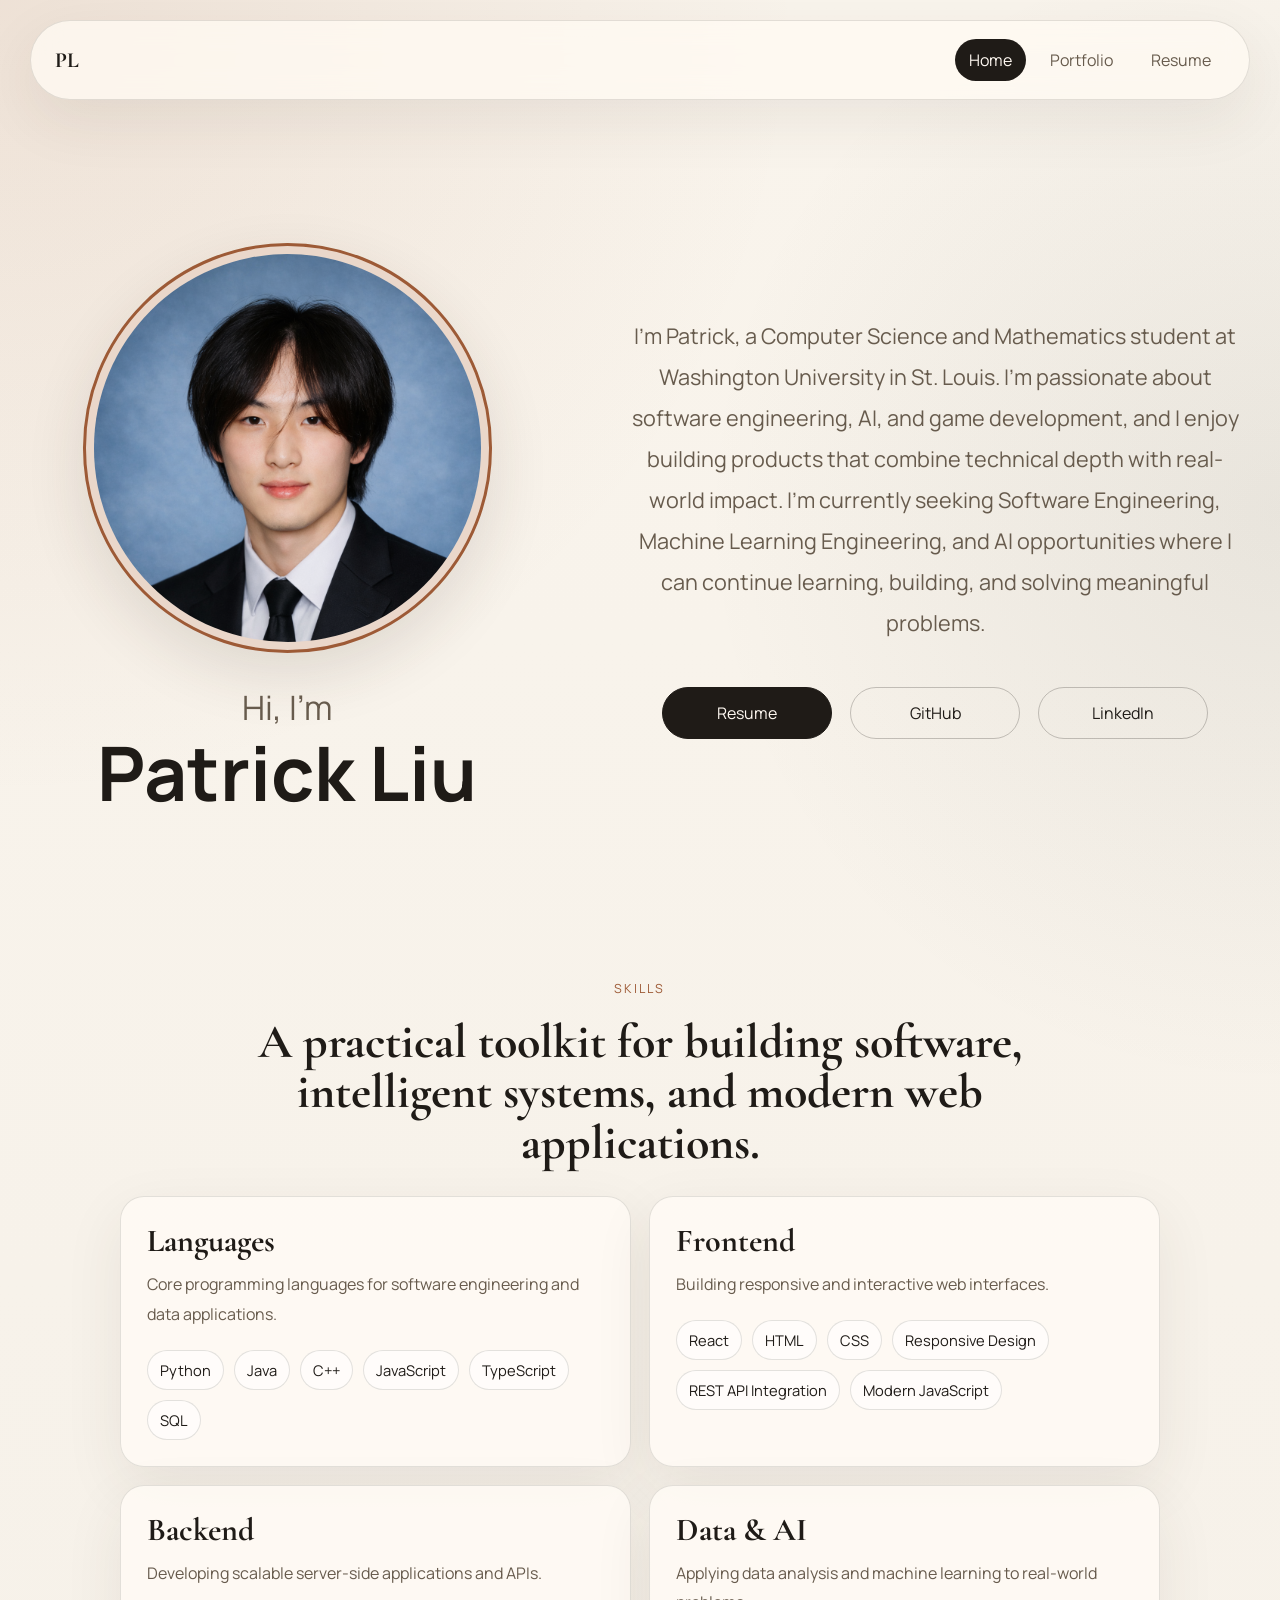
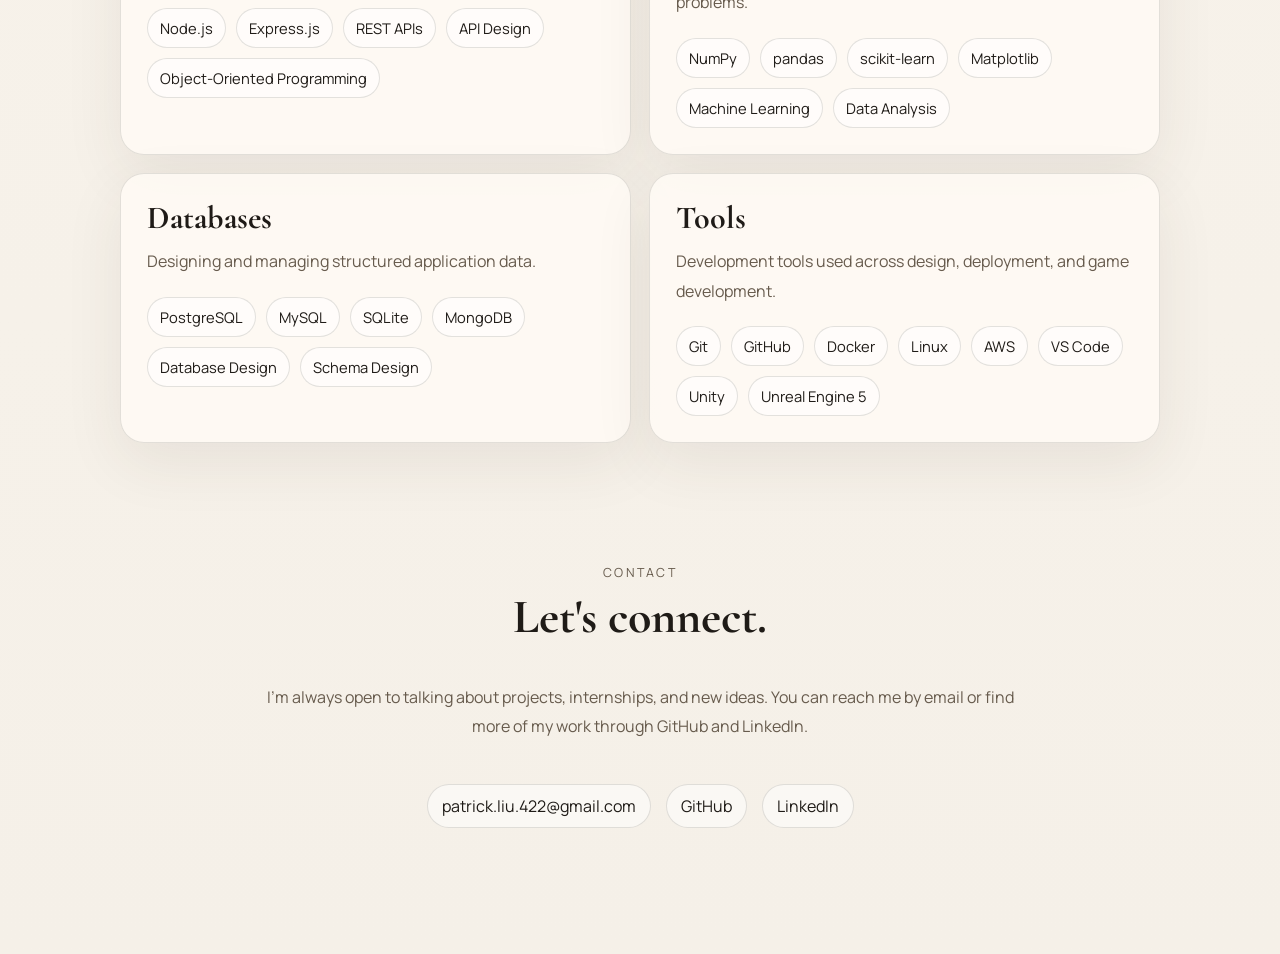
==== index.html @ b4b53a34 "Initial commit" ====
<!doctype html>
<html lang="en">
  <head>
    <meta charset="UTF-8" />
    <meta name="viewport" content="width=device-width, initial-scale=1.0" />
    <title>Patrick | Home</title>
    <meta
      name="description"
      content="Patrick's personal website."
    />
    <link rel="preconnect" href="https://fonts.googleapis.com" />
    <link rel="preconnect" href="https://fonts.gstatic.com" crossorigin />
    <link
      href="https://fonts.googleapis.com/css2?family=Cormorant+Garamond:wght@500;600;700&family=Manrope:wght@400;500;600;700&display=swap"
      rel="stylesheet"
    />
    <link rel="stylesheet" href="./styles.css" />
  </head>
  <body data-page="home">
    <div class="site-frame">
      <header class="site-header">
        <a class="wordmark" href="./index.html">PL</a>
        <nav class="site-nav" aria-label="Primary">
          <a href="./index.html">Home</a>
          <a href="./portfolio.html">Portfolio</a>
          <a href="./resume.html">Resume</a>
        </nav>
      </header>

      <main class="home-page">
        <section class="home-intro reveal" aria-label="Introduction">
          <div class="intro-identity">
            <div class="portrait-ring">
              <img
                class="portrait-photo"
                src="./linkedinPhoto.png"
                alt="Portrait of Patrick Liu"
              />
            </div>
            <p class="intro-greeting">Hi, I'm</p>
            <h1>Patrick Liu</h1>
          </div>

          <div class="intro-copy">
            <p>
              I'm Patrick, a Computer Science and Mathematics student at Washington 
              University in St. Louis. I'm passionate about software engineering, AI, 
              and game development, and I enjoy building products that combine 
              technical depth with real-world impact. I'm currently seeking Software 
              Engineering, Machine Learning Engineering, and AI opportunities where 
              I can continue learning, building, and solving meaningful problems.
            </p>

            <div class="intro-links" aria-label="Primary links">
              <a class="button button-dark" href="./resume.html">Resume</a>
              <a class="button" href="https://github.com/cmnsb" target="_blank" rel="noreferrer">GitHub</a>
              <a class="button" href="https://www.linkedin.com/in/patrick-liu-2914712ba" target="_blank" rel="noreferrer">LinkedIn</a>
            </div>
          </div>
        </section>

        <section class="home-section skills-section reveal" aria-labelledby="skills-title">
          <div class="home-section-head">
            <p class="kicker">Skills</p>
            <h2 id="skills-title">A practical toolkit for building software, intelligent systems, and modern web applications.</h2>
          </div>

          <div class="skills-grid">
            <article class="skill-group">
              <h3>Languages</h3>
              <p>Core programming languages for software engineering and data applications.</p>
              <div class="skill-list">
                <span>Python</span>
                <span>Java</span>
                <span>C++</span>
                <span>JavaScript</span>
                <span>TypeScript</span>
                <span>SQL</span>
              </div>
            </article>

            <article class="skill-group">
              <h3>Frontend</h3>
              <p>Building responsive and interactive web interfaces.</p>
              <div class="skill-list">
                <span>React</span>
                <span>HTML</span>
                <span>CSS</span>
                <span>Responsive Design</span>
                <span>REST API Integration</span>
                <span>Modern JavaScript</span>
              </div>
            </article>

            <article class="skill-group">
              <h3>Backend</h3>
              <p>Developing scalable server-side applications and APIs.</p>
              <div class="skill-list">
                <span>Node.js</span>
                <span>Express.js</span>
                <span>REST APIs</span>
                <span>API Design</span>
                <span>Object-Oriented Programming</span>
              </div>
            </article>

            <article class="skill-group">
              <h3>Data & AI</h3>
              <p>Applying data analysis and machine learning to real-world problems.</p>
              <div class="skill-list">
                <span>NumPy</span>
                <span>pandas</span>
                <span>scikit-learn</span>
                <span>Matplotlib</span>
                <span>Machine Learning</span>
                <span>Data Analysis</span>
              </div>
            </article>

            <article class="skill-group">
              <h3>Databases</h3>
              <p>Designing and managing structured application data.</p>
              <div class="skill-list">
                <span>PostgreSQL</span>
                <span>MySQL</span>
                <span>SQLite</span>
                <span>MongoDB</span>
                <span>Database Design</span>
                <span>Schema Design</span>
              </div>
            </article>

            <article class="skill-group">
              <h3>Tools</h3>
              <p>Development tools used across design, deployment, and game development.</p>
              <div class="skill-list">
                <span>Git</span>
                <span>GitHub</span>
                <span>Docker</span>
                <span>Linux</span>
                <span>AWS</span>
                <span>VS Code</span>
                <span>Unity</span>
                <span>Unreal Engine 5</span>
              </div>
            </article>
          </div>
        </section>

        <section class="home-section contact-home reveal" aria-labelledby="contact-title">
          <div class="home-section-head">
            <p class="kicker">Contact</p>
            <h2 id="contact-title">Let's connect.</h2>
          </div>
          <p>
            I'm always open to talking about projects, internships, and new
            ideas. You can reach me by email or find more of my work through
            GitHub and LinkedIn.
          </p>
          <div class="contact-links">
            <a href="mailto:patrick.liu.422@gmail.com">patrick.liu.422@gmail.com</a>
            <a href="https://github.com/cmnsb" target="_blank" rel="noreferrer">GitHub</a>
            <a href="https://www.linkedin.com/in/patrick-liu-2914712ba" target="_blank" rel="noreferrer">LinkedIn</a>
          </div>
        </section>
      </main>
    </div>

    <script src="./main.js"></script>
  </body>
</html>
---- styles.css ----
:root {
  --bg: #f5f0e8;
  --paper: rgba(255, 251, 245, 0.86);
  --paper-strong: #fffaf4;
  --ink: #1f1b17;
  --muted: #675b4d;
  --line: rgba(31, 27, 23, 0.12);
  --line-strong: rgba(31, 27, 23, 0.24);
  --accent: #9d5a36;
  --accent-soft: #ead7ca;
  --olive: #30372f;
  --shadow: 0 20px 60px rgba(60, 45, 33, 0.08);
  --radius-xl: 34px;
  --radius-lg: 24px;
  --radius-md: 18px;
  --content-width: 1220px;
}

* {
  box-sizing: border-box;
}

html {
  scroll-behavior: smooth;
}

body {
  margin: 0;
  min-height: 100vh;
  font-family: "Manrope", sans-serif;
  color: var(--ink);
  background:
    radial-gradient(circle at top left, rgba(157, 90, 54, 0.12), transparent 28%),
    radial-gradient(circle at right 20%, rgba(48, 55, 47, 0.08), transparent 24%),
    linear-gradient(180deg, #f9f4ec 0%, var(--bg) 100%);
}

a {
  color: inherit;
  text-decoration: none;
}

img {
  max-width: 100%;
  display: block;
}

.site-frame {
  width: min(var(--content-width), calc(100% - 32px));
  margin: 20px auto 36px;
}

.site-header {
  display: flex;
  justify-content: space-between;
  align-items: center;
  gap: 20px;
  padding: 18px 24px;
  border: 1px solid var(--line);
  border-radius: 999px;
  background: rgba(255, 250, 243, 0.78);
  box-shadow: var(--shadow);
  backdrop-filter: blur(14px);
  position: sticky;
  top: 12px;
  z-index: 10;
}

.wordmark,
h1,
h2,
h3,
.resume-role,
.metric-value {
  font-family: "Cormorant Garamond", serif;
}

.wordmark {
  font-size: 1.35rem;
  font-weight: 700;
  letter-spacing: 0.02em;
}

.site-nav {
  display: flex;
  flex-wrap: wrap;
  gap: 10px;
}

.site-nav a {
  padding: 10px 14px;
  border-radius: 999px;
  color: var(--muted);
  transition: background 180ms ease, color 180ms ease;
}

body[data-page="home"] .site-nav a[href="./index.html"],
body[data-page="portfolio"] .site-nav a[href="./portfolio.html"],
body[data-page="resume"] .site-nav a[href="./resume.html"] {
  background: var(--ink);
  color: #fff9f2;
}

.page-grid {
  display: grid;
  gap: 20px;
  margin-top: 18px;
}

.home-grid {
  grid-template-columns: 1.45fr 0.85fr;
  align-items: start;
}

.home-simple {
  grid-template-columns: minmax(420px, 0.95fr) minmax(420px, 1.05fr);
  min-height: calc(100vh - 150px);
  align-items: stretch;
}

.home-page {
  display: grid;
  gap: 70px;
  margin-top: 72px;
}

.home-intro {
  display: grid;
  grid-template-columns: minmax(320px, 0.9fr) minmax(480px, 1.1fr);
  gap: 76px;
  align-items: center;
  min-height: calc(100vh - 190px);
}

.intro-identity {
  display: grid;
  justify-items: center;
  text-align: center;
}

.portrait-ring {
  --portrait-size: min(430px, 32vw);
  width: var(--portrait-size);
  height: var(--portrait-size);
  min-width: 280px;
  min-height: 280px;
  padding: 8px;
  border-radius: 50%;
  background: var(--accent-soft);
  border: 3px solid var(--accent);
  box-shadow: 0 22px 60px rgba(60, 45, 33, 0.12);
}

.portrait-ring .portrait-placeholder,
.portrait-ring .portrait-photo {
  width: 100%;
  height: 100%;
  min-height: 0;
  border-radius: 50%;
  overflow: hidden;
}

.portrait-ring .portrait-photo {
  display: block;
  object-fit: cover;
  object-position: 50% 0%;
}

.intro-greeting {
  margin: 34px 0 0;
  color: var(--muted);
  font-size: 2.1rem;
  line-height: 1.2;
}

.intro-identity h1 {
  max-width: none;
  margin-top: 8px;
  font-family: "Manrope", sans-serif;
  font-size: 4.7rem;
  font-weight: 700;
  line-height: 1;
  letter-spacing: 0;
}

.intro-copy {
  display: grid;
  justify-items: center;
  text-align: center;
}

.intro-copy p {
  max-width: 760px;
  margin: 0;
  color: var(--muted);
  font-size: 1.35rem;
  line-height: 1.9;
}

.intro-copy p + p {
  margin-top: 30px;
}

.intro-links {
  display: flex;
  flex-wrap: wrap;
  justify-content: center;
  gap: 18px;
  margin-top: 44px;
}

.intro-links .button {
  min-width: 170px;
}

.home-section {
  padding: 28px 0 8px;
}

.home-section-head {
  display: grid;
  gap: 8px;
  margin-bottom: 28px;
  justify-items: center;
  text-align: center;
}

.home-section-head h2 {
  max-width: 860px;
  margin: 0 auto;
  font-size: 3rem;
  line-height: 1.05;
  letter-spacing: 0;
}

.skills-grid {
  display: grid;
  grid-template-columns: repeat(2, minmax(0, 1fr));
  gap: 18px;
  max-width: 1040px;
  margin: 0 auto;
}

.skill-group {
  padding: 26px;
  border: 1px solid var(--line);
  border-radius: var(--radius-lg);
  background: var(--paper);
  box-shadow: var(--shadow);
  transform: translateY(0);
  transition:
    transform 220ms ease,
    border-color 220ms ease,
    background 220ms ease,
    box-shadow 220ms ease;
}

.skill-group:hover {
  transform: translateY(-7px);
  border-color: var(--line-strong);
  background: var(--paper-strong);
  box-shadow: 0 24px 70px rgba(60, 45, 33, 0.13);
}

.skill-group h3 {
  margin: 0;
  font-size: 2rem;
  line-height: 1.1;
  letter-spacing: 0;
}

.skill-group p,
.contact-home p {
  max-width: 760px;
  margin: 12px 0 0;
  color: var(--muted);
  line-height: 1.85;
}

.skill-list {
  display: flex;
  flex-wrap: wrap;
  gap: 10px;
  margin-top: 20px;
}

.skill-list span {
  padding: 9px 12px;
  border-radius: 999px;
  border: 1px solid var(--line);
  background: rgba(255, 255, 255, 0.56);
  color: var(--ink);
  font-size: 0.92rem;
  transition:
    border-color 220ms ease,
    background 220ms ease,
    transform 220ms ease;
}

.skill-group:hover .skill-list span {
  border-color: rgba(157, 90, 54, 0.28);
  background: rgba(255, 255, 255, 0.78);
}

.skill-group:hover .skill-list span:hover {
  transform: translateY(-2px);
}

.contact-home {
  padding-bottom: 70px;
  display: grid;
  justify-items: center;
  text-align: center;
}

.contact-home p {
  margin-left: auto;
  margin-right: auto;
}

.contact-home .contact-links {
  justify-content: center;
  margin-top: 22px;
}

.hero-panel,
.profile-panel,
.section-card,
.portfolio-card,
.resume-card,
.resume-section,
.experience-item,
.contact-strip {
  border: 1px solid var(--line);
  border-radius: var(--radius-xl);
  background: var(--paper);
  box-shadow: var(--shadow);
  backdrop-filter: blur(14px);
}

.hero-panel {
  padding: 38px 36px 40px;
  min-height: 500px;
  display: flex;
  flex-direction: column;
  justify-content: center;
}

.home-copy {
  min-height: 620px;
}

.photo-panel {
  padding: 30px;
  border: 1px solid var(--line);
  border-radius: var(--radius-xl);
  background: linear-gradient(180deg, rgba(234, 215, 202, 0.72), rgba(255, 250, 245, 0.92));
  box-shadow: var(--shadow);
  backdrop-filter: blur(14px);
}

.portrait-frame {
  height: 100%;
  min-height: 620px;
  border-radius: 28px;
  padding: 18px;
  background: rgba(255, 255, 255, 0.35);
  border: 1px solid rgba(31, 27, 23, 0.08);
}

.portrait-placeholder {
  height: 100%;
  min-height: 580px;
  border-radius: 22px;
  display: grid;
  place-items: center;
  background:
    radial-gradient(circle at 50% 28%, rgba(255, 255, 255, 0.85), transparent 14%),
    radial-gradient(circle at 50% 46%, rgba(255, 255, 255, 0.72), transparent 24%),
    linear-gradient(180deg, #c8b7aa 0%, #a48c7c 100%);
  color: rgba(255, 250, 245, 0.88);
  font-family: "Cormorant Garamond", serif;
  font-size: 2rem;
  letter-spacing: 0.04em;
}

.profile-panel {
  padding: 28px;
  background: linear-gradient(180deg, #2f352e 0%, #44473b 100%);
  color: #f8efe4;
}

.panel-label,
.kicker {
  margin: 0 0 12px;
  color: var(--accent);
  text-transform: uppercase;
  letter-spacing: 0.18em;
  font-size: 0.78rem;
}

.profile-panel .panel-label {
  color: rgba(248, 239, 228, 0.68);
}

h1 {
  margin: 0;
  font-size: clamp(3.1rem, 6vw, 6rem);
  line-height: 0.92;
  letter-spacing: -0.03em;
  max-width: 9ch;
}

.lead {
  max-width: 700px;
  margin: 22px 0 0;
  font-size: 1.06rem;
  line-height: 1.9;
  color: var(--muted);
}

.hero-actions {
  display: flex;
  flex-wrap: wrap;
  gap: 12px;
  margin-top: 28px;
}

.stacked-links {
  max-width: 260px;
  flex-direction: column;
}

.stacked-links .button {
  width: 100%;
}

.button {
  display: inline-flex;
  align-items: center;
  justify-content: center;
  padding: 14px 22px;
  border-radius: 999px;
  border: 1px solid var(--line-strong);
  background: transparent;
}

.button:hover {
  transform: scale(1.1);
  transition-duration: 0.3s;
}

.button.button-dark {
  background: var(--ink);
  color: #fff9f2;
  border-color: var(--ink);
}

.profile-lines p,
.two-column-copy p,
.overview-item p,
.note-copy,
.portfolio-card p,
.experience-meta,
.resume-copy,
.contact-strip p {
  line-height: 1.85;
  color: var(--muted);
}

.profile-lines {
  display: grid;
  gap: 10px;
}

.profile-lines p {
  margin: 0;
  padding-bottom: 12px;
  border-bottom: 1px solid rgba(255, 248, 239, 0.12);
  color: rgba(248, 239, 228, 0.88);
}

.section-card {
  padding: 30px;
}

.section-head h2 {
  margin: 0;
  font-size: clamp(2rem, 4vw, 3.6rem);
  line-height: 1;
  letter-spacing: -0.03em;
}

.compact h2 {
  font-size: clamp(1.8rem, 3vw, 2.8rem);
}

.two-column-copy {
  display: grid;
  grid-template-columns: repeat(2, minmax(0, 1fr));
  gap: 22px;
  margin-top: 18px;
}

.overview-panel {
  grid-column: 1 / -1;
}

.overview-list {
  display: grid;
  grid-template-columns: repeat(3, minmax(0, 1fr));
  gap: 16px;
  margin-top: 24px;
}

.overview-item {
  display: grid;
  grid-template-columns: auto 1fr;
  gap: 14px;
  align-items: start;
  padding: 20px;
  border-radius: var(--radius-lg);
  border: 1px solid var(--line);
  background: rgba(255, 255, 255, 0.44);
}

.overview-item h3,
.portfolio-card h3,
.metric-value,
.resume-section h3 {
  margin: 0;
  font-size: 1.8rem;
}

.overview-item p,
.portfolio-card p {
  margin: 8px 0 0;
}

.overview-index {
  font-family: "Cormorant Garamond", serif;
  font-size: 1.8rem;
  color: var(--accent);
}

.note-panel {
  grid-column: 1 / -1;
  background: linear-gradient(135deg, rgba(234, 215, 202, 0.72), rgba(255, 250, 244, 0.9));
}

.portfolio-layout,
.resume-layout {
  display: grid;
  gap: 20px;
  margin-top: 18px;
}

.portfolio-intro,
.resume-hero {
  display: grid;
  grid-template-columns: 1.2fr 0.8fr;
  gap: 20px;
}

.portfolio-card,
.resume-card {
  padding: 28px;
}

.metric-stack {
  display: grid;
  gap: 14px;
}

.metric {
  padding: 18px 0;
  border-bottom: 1px solid var(--line);
}

.metric-label {
  display: block;
  margin-bottom: 6px;
  color: var(--muted);
  font-size: 0.86rem;
  text-transform: uppercase;
  letter-spacing: 0.14em;
}

.portfolio-grid {
  display: grid;
  grid-template-columns: repeat(2, minmax(0, 1fr));
  gap: 18px;
}

.portfolio-card {
  min-height: 280px;
}

.portfolio-card.light-peach {
  background: linear-gradient(180deg, #f7e5db 0%, rgba(255, 250, 245, 0.9) 100%);
}

.portfolio-card.light-sage {
  background: linear-gradient(180deg, #dfe6d8 0%, rgba(255, 250, 245, 0.9) 100%);
}

.portfolio-card.light-sand {
  background: linear-gradient(180deg, #efe3c8 0%, rgba(255, 250, 245, 0.92) 100%);
}

.portfolio-card.light-stone {
  background: linear-gradient(180deg, #e7dfd8 0%, rgba(255, 250, 245, 0.92) 100%);
}

.portfolio-card header,
.experience-head {
  display: flex;
  justify-content: space-between;
  gap: 16px;
  align-items: start;
}

.card-index {
  color: var(--accent);
  font-size: 0.92rem;
  letter-spacing: 0.16em;
  text-transform: uppercase;
}

.tag-row,
.skill-row {
  display: flex;
  flex-wrap: wrap;
  gap: 10px;
  margin-top: 18px;
}

.tag-row span,
.skill-row span {
  padding: 9px 12px;
  border-radius: 999px;
  border: 1px solid var(--line);
  background: rgba(255, 255, 255, 0.56);
  font-size: 0.92rem;
}

.resume-layout {
  grid-template-columns: 0.82fr 1.18fr;
  align-items: start;
}

.resume-page {
  display: block;
  margin-top: 18px;
}

.resume-viewer {
  max-width: 980px;
  margin: 0 auto;
  padding: 18px 0 0;
  border: 0;
  border-radius: 0;
  background: transparent;
  box-shadow: none;
  backdrop-filter: none;
}

.resume-viewer-head {
  display: flex;
  justify-content: space-between;
  align-items: end;
  gap: 16px;
  margin-bottom: 20px;
}

.resume-viewer-head h2 {
  margin: 0;
  font-size: clamp(2.2rem, 4vw, 3.4rem);
  line-height: 1;
}

.pdf-shell {
  padding: 0;
  border-radius: 12px;
  background: transparent;
  border: 0;
}

.pdf-frame,
.resume-image {
  width: 100%;
  border: 1px solid var(--line);
  border-radius: 10px;
  background: #ffffff;
  box-shadow: 0 12px 34px rgba(60, 45, 33, 0.08);
}

.pdf-frame {
  height: 980px;
}

.resume-image {
  display: block;
  height: auto;
}

.resume-section {
  padding: 28px;
}

.resume-role {
  margin: 0;
  font-size: 2.1rem;
}

.resume-copy {
  margin: 14px 0 0;
}

.resume-block {
  margin-top: 24px;
}

.resume-block:first-of-type {
  margin-top: 0;
}

.resume-block h4 {
  margin: 0 0 10px;
  font-size: 0.88rem;
  letter-spacing: 0.16em;
  text-transform: uppercase;
  color: var(--accent);
}

.resume-block p {
  margin: 0;
  line-height: 1.8;
  color: var(--muted);
}

.experience-list {
  display: grid;
  gap: 16px;
}

.experience-item {
  padding: 24px;
}

.experience-item h3 {
  margin: 0;
  font-size: 1.7rem;
}

.experience-meta {
  margin: 12px 0 0;
}

.contact-strip {
  padding: 22px 26px;
  display: flex;
  justify-content: space-between;
  align-items: center;
  gap: 16px;
}

.contact-links {
  padding: 20px 0;
  display: flex;
  flex-wrap: wrap;
  gap: 15px;
}

.contact-links a {
  padding: 10px 14px;
  border-radius: 999px;
  border: 1px solid var(--line);
  background: rgba(255, 255, 255, 0.5);
}

.contact-links a:hover {
  transform: scale(1.1);
  transition-duration: 0.3s;
}

.reveal {
  opacity: 0;
  transform: translateY(24px);
  transition: opacity 500ms ease, transform 500ms ease;
}

.reveal.is-visible {
  opacity: 1;
  transform: translateY(0);
}

@media (max-width: 980px) {
  .home-grid,
  .home-simple,
  .home-intro,
  .portfolio-intro,
  .resume-layout,
  .resume-hero,
  .overview-list,
  .portfolio-grid,
  .skills-grid,
  .two-column-copy {
    grid-template-columns: 1fr;
  }

  h1 {
    max-width: 100%;
  }

  .portrait-frame,
  .photo-panel,
  .home-copy {
    min-height: auto;
  }

  .portrait-placeholder {
    min-height: 420px;
  }

  .pdf-frame {
    height: 760px;
  }

  .home-page {
    margin-top: 44px;
    gap: 56px;
  }

  .home-intro {
    min-height: auto;
    gap: 42px;
  }

  .intro-copy p {
    font-size: 1.15rem;
  }

  .intro-identity h1 {
    font-size: 3.8rem;
  }
}

@media (max-width: 640px) {
  .site-frame {
    width: min(calc(100% - 18px), var(--content-width));
    margin-top: 10px;
  }

  .site-header,
  .contact-strip {
    flex-direction: column;
    align-items: flex-start;
    border-radius: 28px;
  }

  .hero-panel,
  .photo-panel,
  .profile-panel,
  .section-card,
  .portfolio-card,
  .resume-card,
  .resume-section,
  .experience-item {
    padding: 22px;
  }

  .site-nav {
    width: 100%;
  }

  .resume-viewer-head {
    flex-direction: column;
    align-items: flex-start;
  }

  .pdf-shell {
    padding: 0;
  }

  .pdf-frame {
    height: 620px;
  }

  .home-page {
    margin-top: 32px;
    gap: 44px;
  }

  .portrait-ring {
    --portrait-size: min(300px, 78vw);
    min-width: 0;
    min-height: 0;
  }

  .intro-greeting {
    font-size: 1.55rem;
  }

  .intro-identity h1 {
    font-size: 2.85rem;
  }

  .intro-links {
    width: 100%;
    flex-direction: column;
  }

  .intro-links .button {
    width: 100%;
  }

  .home-section-head h2 {
    font-size: 2.2rem;
  }
}
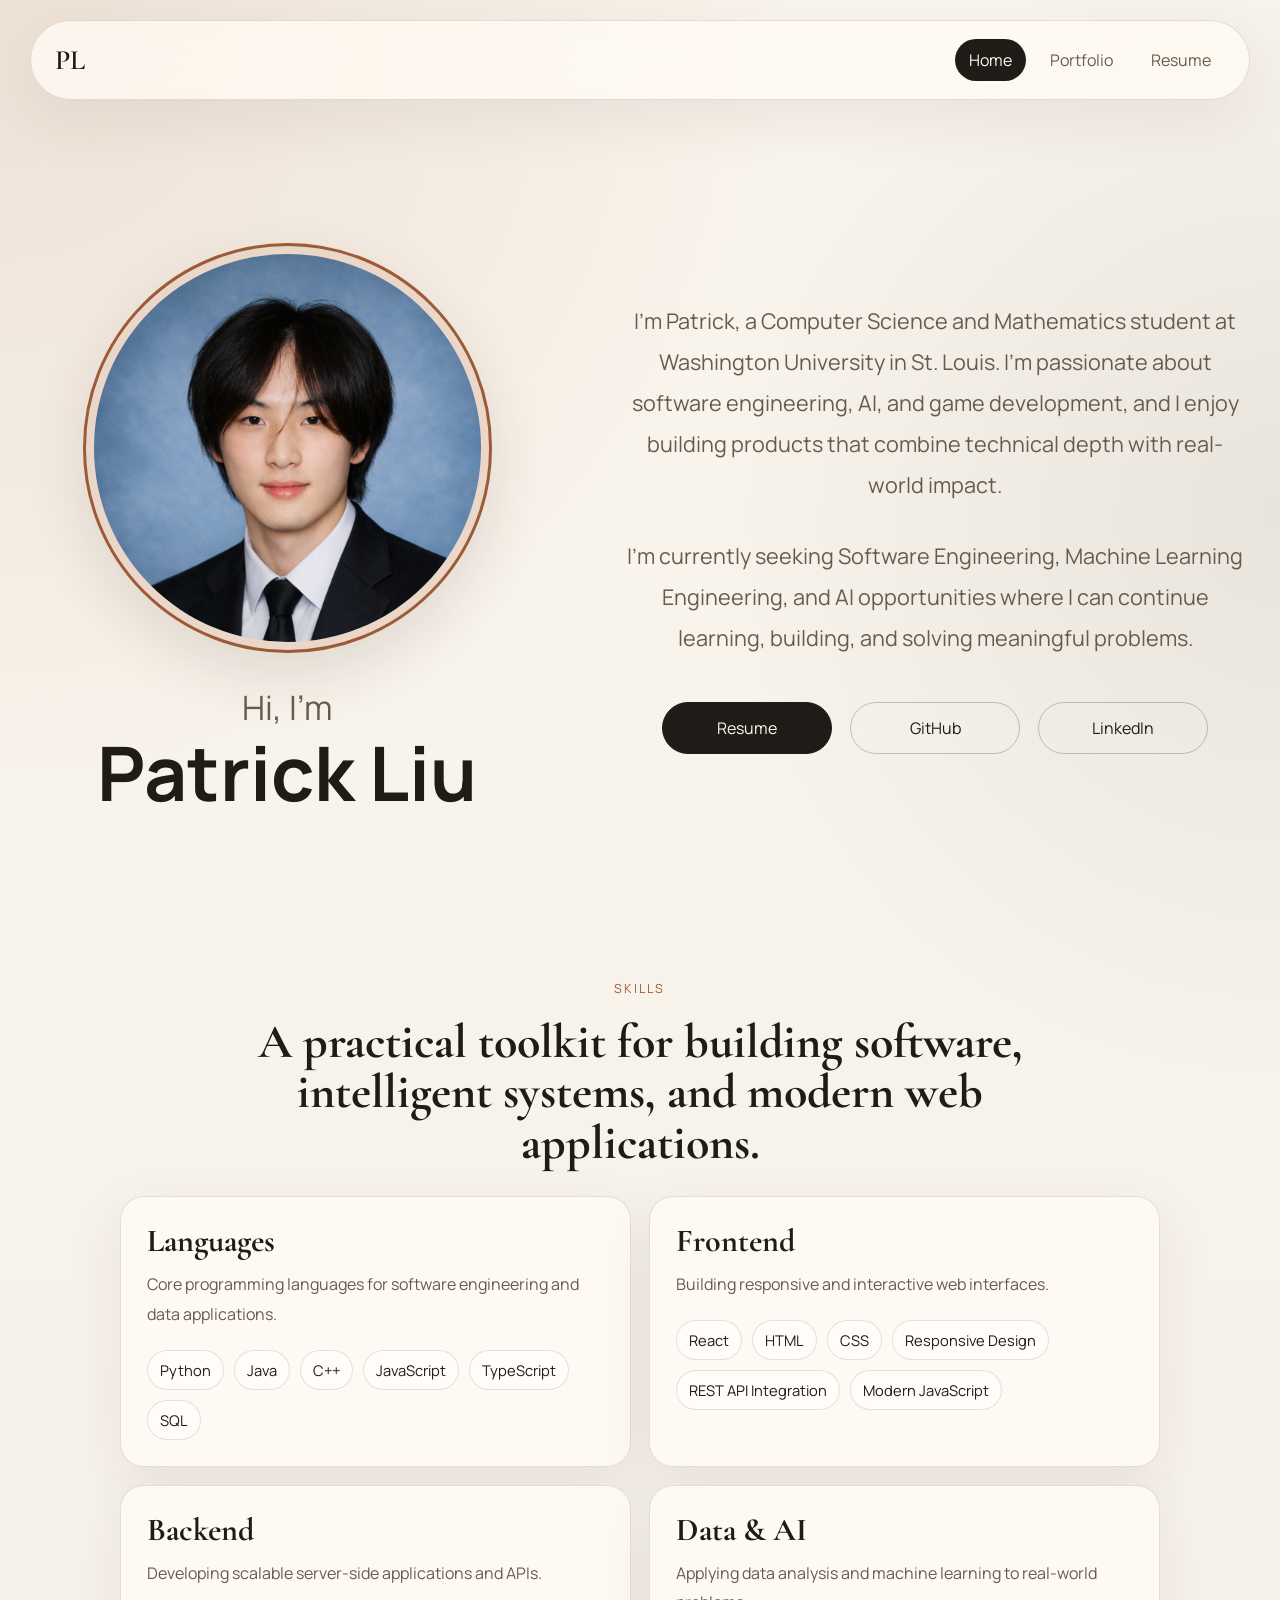
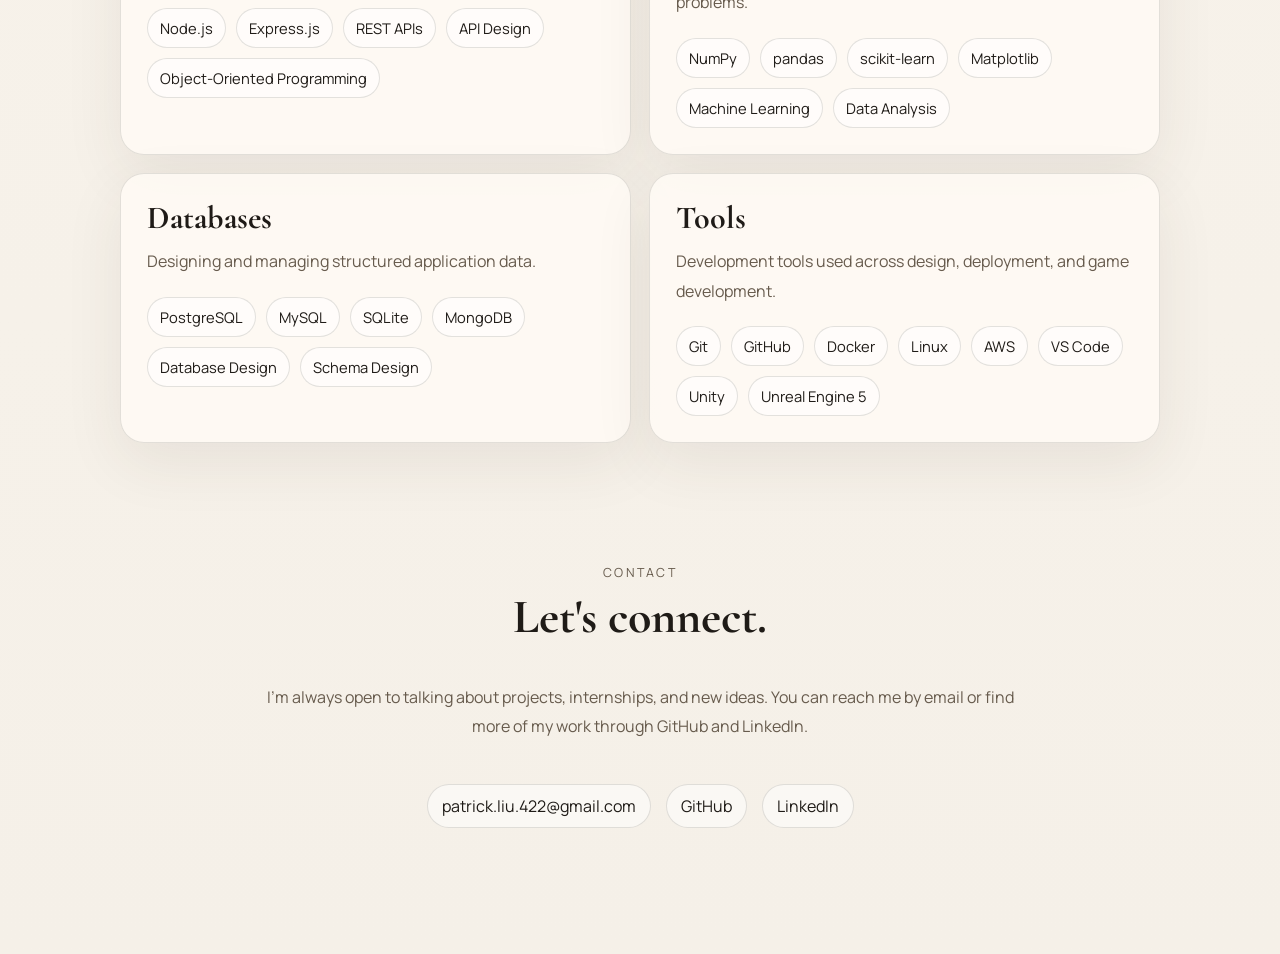
==== commit 79d819bc: "Update Portfolio and Resume Page" ====
--- a/index.html
+++ b/index.html
@@ -46,14 +46,17 @@
               I'm Patrick, a Computer Science and Mathematics student at Washington 
               University in St. Louis. I'm passionate about software engineering, AI, 
               and game development, and I enjoy building products that combine 
-              technical depth with real-world impact. I'm currently seeking Software 
-              Engineering, Machine Learning Engineering, and AI opportunities where 
-              I can continue learning, building, and solving meaningful problems.
+              technical depth with real-world impact. <br />
+            </p>
+            <p>
+              I'm currently seeking Software Engineering, Machine Learning Engineering, 
+              and AI opportunities where I can continue learning, building, and solving 
+              meaningful problems.
             </p>
 
             <div class="intro-links" aria-label="Primary links">
               <a class="button button-dark" href="./resume.html">Resume</a>
-              <a class="button" href="https://github.com/cmnsb" target="_blank" rel="noreferrer">GitHub</a>
+              <a class="button" href="https://github.com/lslpatrick" target="_blank" rel="noreferrer">GitHub</a>
               <a class="button" href="https://www.linkedin.com/in/patrick-liu-2914712ba" target="_blank" rel="noreferrer">LinkedIn</a>
             </div>
           </div>
@@ -159,7 +162,7 @@
           </p>
           <div class="contact-links">
             <a href="mailto:patrick.liu.422@gmail.com">patrick.liu.422@gmail.com</a>
-            <a href="https://github.com/cmnsb" target="_blank" rel="noreferrer">GitHub</a>
+            <a href="https://github.com/lslpatrick" target="_blank" rel="noreferrer">GitHub</a>
             <a href="https://www.linkedin.com/in/patrick-liu-2914712ba" target="_blank" rel="noreferrer">LinkedIn</a>
           </div>
         </section>
--- a/styles.css
+++ b/styles.css
@@ -66,7 +66,6 @@
   z-index: 10;
 }
 
-.wordmark,
 h1,
 h2,
 h3,
@@ -76,9 +75,11 @@
 }
 
 .wordmark {
-  font-size: 1.35rem;
-  font-weight: 700;
-  letter-spacing: 0.02em;
+  font-family: "Cormorant Garamond", serif;
+  font-size: 1.75rem;
+  font-weight: 600;
+  letter-spacing: 0;
+  text-transform: none;
 }
 
 .site-nav {
@@ -551,8 +552,32 @@
 .portfolio-layout,
 .resume-layout {
   display: grid;
-  gap: 20px;
-  margin-top: 18px;
+  gap: 28px;
+  margin-top: 42px;
+}
+
+.portfolio-heading {
+  display: grid;
+  justify-items: center;
+  text-align: center;
+  gap: 14px;
+  padding: 14px 0 8px;
+}
+
+.portfolio-heading h1 {
+  max-width: none;
+  margin: 0;
+  font-size: 4.4rem;
+  line-height: 1;
+  letter-spacing: 0;
+}
+
+.portfolio-heading p {
+  max-width: 820px;
+  margin: 0;
+  color: var(--muted);
+  font-size: 1.08rem;
+  line-height: 1.8;
 }
 
 .portfolio-intro,
@@ -589,27 +614,158 @@
 .portfolio-grid {
   display: grid;
   grid-template-columns: repeat(2, minmax(0, 1fr));
-  gap: 18px;
+  gap: 22px;
+  align-items: stretch;
 }
 
 .portfolio-card {
   min-height: 280px;
 }
 
-.portfolio-card.light-peach {
-  background: linear-gradient(180deg, #f7e5db 0%, rgba(255, 250, 245, 0.9) 100%);
-}
-
-.portfolio-card.light-sage {
-  background: linear-gradient(180deg, #dfe6d8 0%, rgba(255, 250, 245, 0.9) 100%);
-}
-
-.portfolio-card.light-sand {
-  background: linear-gradient(180deg, #efe3c8 0%, rgba(255, 250, 245, 0.92) 100%);
-}
-
-.portfolio-card.light-stone {
-  background: linear-gradient(180deg, #e7dfd8 0%, rgba(255, 250, 245, 0.92) 100%);
+.project-card {
+  display: grid;
+  grid-template-rows: 320px 1fr;
+  min-height: 720px;
+  overflow: hidden;
+  border: 1px solid var(--line);
+  border-radius: var(--radius-lg);
+  background: var(--paper);
+  box-shadow: var(--shadow);
+  transform: translateY(0);
+  transition:
+    transform 220ms ease,
+    border-color 220ms ease,
+    background 220ms ease,
+    box-shadow 220ms ease;
+}
+
+.project-card:hover {
+  transform: translateY(-7px);
+  border-color: var(--line-strong);
+  background: var(--paper-strong);
+  box-shadow: 0 24px 70px rgba(60, 45, 33, 0.13);
+}
+
+.project-media {
+  min-width: 0;
+  overflow: hidden;
+  border-bottom: 1px solid var(--line);
+  background: #f1e7dc;
+}
+
+.project-media img {
+  width: 100%;
+  height: 100%;
+  object-fit: cover;
+  object-position: left top;
+  transition: transform 260ms ease;
+}
+
+.project-card:hover .project-media img {
+  transform: scale(1.025);
+}
+
+.terminal-media {
+  background: #1f1f1f;
+}
+
+.placeholder-media {
+  display: grid;
+  place-items: center;
+  color: var(--muted);
+  font-size: 0.9rem;
+  letter-spacing: 0;
+  background:
+    linear-gradient(135deg, rgba(255, 255, 255, 0.5), transparent 52%),
+    #f7e5db;
+}
+
+.placeholder-media.alt-one {
+  background:
+    linear-gradient(135deg, rgba(255, 255, 255, 0.48), transparent 52%),
+    #dfe6d8;
+}
+
+.placeholder-media.alt-two {
+  background:
+    linear-gradient(135deg, rgba(255, 255, 255, 0.48), transparent 52%),
+    #efe3c8;
+}
+
+.project-body {
+  display: flex;
+  flex-direction: column;
+  padding: 26px;
+}
+
+.project-heading {
+  display: grid;
+  gap: 8px;
+}
+
+.project-heading h3 {
+  margin: 0;
+  font-size: 2rem;
+  line-height: 1.08;
+  letter-spacing: 0;
+}
+
+.project-summary {
+  margin: 16px 0 0;
+  color: var(--muted);
+  line-height: 1.75;
+}
+
+.project-section {
+  margin-top: 20px;
+}
+
+.project-section h4 {
+  margin: 0 0 8px;
+  color: var(--accent);
+  font-size: 0.82rem;
+  text-transform: uppercase;
+  letter-spacing: 0.14em;
+}
+
+.project-section p {
+  margin: 0;
+  color: var(--muted);
+  line-height: 1.7;
+}
+
+.highlight-list {
+  display: grid;
+  gap: 8px;
+  margin: 0;
+  padding-left: 18px;
+  color: var(--muted);
+  line-height: 1.6;
+}
+
+.project-links {
+  display: flex;
+  flex-wrap: wrap;
+  gap: 10px;
+  margin-top: auto;
+  padding-top: 24px;
+}
+
+.project-links a {
+  padding: 10px 14px;
+  border-radius: 999px;
+  border: 1px solid var(--line);
+  background: rgba(255, 255, 255, 0.56);
+  transition:
+    border-color 220ms ease,
+    background 220ms ease,
+    transform 220ms ease;
+}
+
+.project-links a:hover {
+  transform: translateY(-2px);
+  border-color: rgba(157, 90, 54, 0.3);
+  background: rgba(255, 255, 255, 0.82);
 }
 
 .portfolio-card header,
@@ -679,6 +835,196 @@
   line-height: 1;
 }
 
+.career-timeline {
+  display: grid;
+  grid-template-columns: 0.9fr 1.1fr;
+  gap: 18px;
+  margin: 24px 0 30px;
+}
+
+.timeline-tabs {
+  position: relative;
+  display: grid;
+  gap: 12px;
+  --timeline-axis: 10px;
+  padding-left: 34px;
+}
+
+.timeline-tabs::before {
+  content: "";
+  position: absolute;
+  left: var(--timeline-axis);
+  top: 10px;
+  bottom: 10px;
+  width: 1px;
+  background: var(--line-strong);
+}
+
+.timeline-tab {
+  position: relative;
+  display: grid;
+  gap: 5px;
+  width: 100%;
+  padding: 16px 17px;
+  border: 1px solid var(--line);
+  border-radius: 16px;
+  background: rgba(255, 251, 245, 0.72);
+  color: var(--ink);
+  font: inherit;
+  text-align: left;
+  cursor: pointer;
+  box-shadow: 0 8px 22px rgba(60, 45, 33, 0.05);
+  transform: translateY(0);
+  transition:
+    transform 200ms ease,
+    border-color 200ms ease,
+    background 200ms ease,
+    box-shadow 200ms ease;
+}
+
+.timeline-tab::before {
+  content: "";
+  position: absolute;
+  left: calc(-34px + var(--timeline-axis));
+  top: 24px;
+  width: 9px;
+  height: 9px;
+  border-radius: 50%;
+  background: var(--bg);
+  border: 2px solid var(--accent);
+  transform: translateX(-50%);
+  transition:
+    width 200ms ease,
+    height 200ms ease,
+    top 200ms ease,
+    left 200ms ease,
+    background 200ms ease,
+    box-shadow 200ms ease,
+    transform 200ms ease;
+}
+
+.timeline-tab span {
+  color: var(--accent);
+  font-size: 0.78rem;
+  text-transform: uppercase;
+  letter-spacing: 0.12em;
+}
+
+.timeline-tab strong {
+  font-size: 1rem;
+  line-height: 1.2;
+}
+
+.timeline-tab small {
+  color: var(--muted);
+  font-size: 0.86rem;
+  line-height: 1.35;
+}
+
+.timeline-tab:hover,
+.timeline-tab.is-active {
+  transform: translateY(-3px);
+  border-color: var(--line-strong);
+  background: var(--paper-strong);
+  box-shadow: 0 16px 38px rgba(60, 45, 33, 0.1);
+}
+
+.timeline-tab.is-active::before {
+  top: 21px;
+  left: calc(-34px + var(--timeline-axis));
+  width: 15px;
+  height: 15px;
+  background: var(--accent);
+  box-shadow: 0 0 0 5px rgba(157, 90, 54, 0.12);
+  animation: timelinePulse 260ms ease;
+}
+
+.timeline-detail {
+  min-height: 270px;
+  padding: 24px;
+  border: 1px solid var(--line);
+  border-radius: var(--radius-lg);
+  background: var(--paper);
+  box-shadow: var(--shadow);
+}
+
+.timeline-panel {
+  display: none;
+  animation: timelineFade 220ms ease;
+}
+
+.timeline-panel.is-active {
+  display: block;
+}
+
+.timeline-location {
+  margin: 0 0 10px;
+  color: var(--accent);
+  font-size: 0.84rem;
+  text-transform: uppercase;
+  letter-spacing: 0.12em;
+}
+
+.timeline-panel h3 {
+  margin: 0;
+  font-size: 2rem;
+  line-height: 1.08;
+  letter-spacing: 0;
+}
+
+.timeline-role {
+  margin: 8px 0 0;
+  color: var(--ink);
+  font-weight: 700;
+}
+
+.timeline-panel p:not(.timeline-location):not(.timeline-role) {
+  margin: 14px 0 0;
+  color: var(--muted);
+  line-height: 1.8;
+}
+
+.timeline-tags {
+  display: flex;
+  flex-wrap: wrap;
+  gap: 10px;
+  margin-top: 20px;
+}
+
+.timeline-tags span {
+  padding: 9px 12px;
+  border-radius: 999px;
+  border: 1px solid var(--line);
+  background: rgba(255, 255, 255, 0.56);
+  font-size: 0.9rem;
+}
+
+@keyframes timelineFade {
+  from {
+    opacity: 0;
+    transform: translateY(8px);
+  }
+
+  to {
+    opacity: 1;
+    transform: translateY(0);
+  }
+}
+
+@keyframes timelinePulse {
+  0% {
+    transform: translateX(-50%) scale(0.72);
+  }
+
+  70% {
+    transform: translateX(-50%) scale(1.18);
+  }
+
+  100% {
+    transform: translateX(-50%) scale(1);
+  }
+}
+
 .pdf-shell {
   padding: 0;
   border-radius: 12px;
@@ -763,6 +1109,24 @@
   justify-content: space-between;
   align-items: center;
   gap: 16px;
+}
+
+.portfolio-footer {
+  justify-content: center;
+  padding: 12px 0 54px;
+  background: transparent;
+  border: 0;
+  box-shadow: none;
+}
+
+.portfolio-footer .contact-links {
+  justify-content: center;
+  padding: 0;
+}
+
+.portfolio-footer .contact-links a {
+  min-width: 112px;
+  text-align: center;
 }
 
 .contact-links {
@@ -844,19 +1208,44 @@
   .intro-identity h1 {
     font-size: 3.8rem;
   }
+
+  .project-card {
+    grid-template-rows: 260px auto;
+    min-height: auto;
+  }
 }
 
 @media (max-width: 640px) {
   .site-frame {
-    width: min(calc(100% - 18px), var(--content-width));
+    width: min(calc(100% - 32px), var(--content-width));
     margin-top: 10px;
   }
 
-  .site-header,
+  .site-header {
+    flex-direction: column;
+    align-items: center;
+    gap: 0;
+    padding: 14px;
+    border-radius: 30px;
+  }
+
+  .wordmark {
+    display: none;
+  }
+
   .contact-strip {
     flex-direction: column;
     align-items: flex-start;
     border-radius: 28px;
+  }
+
+  .portfolio-footer {
+    align-items: center;
+  }
+
+  .portfolio-footer .contact-links {
+    width: 100%;
+    justify-content: center;
   }
 
   .hero-panel,
@@ -872,11 +1261,34 @@
 
   .site-nav {
     width: 100%;
+    display: grid;
+    grid-template-columns: repeat(3, 1fr);
+    gap: 8px;
+  }
+
+  .site-nav a {
+    padding: 10px 8px;
+    text-align: center;
+    font-size: 0.98rem;
   }
 
   .resume-viewer-head {
-    flex-direction: column;
-    align-items: flex-start;
+    flex-direction: row;
+    align-items: flex-end;
+    justify-content: space-between;
+    flex-wrap: wrap;
+  }
+
+  .resume-viewer-head .button {
+    flex: 0 0 auto;
+  }
+
+  .career-timeline {
+    grid-template-columns: 1fr;
+  }
+
+  .timeline-tabs {
+    grid-template-columns: 1fr;
   }
 
   .pdf-shell {
